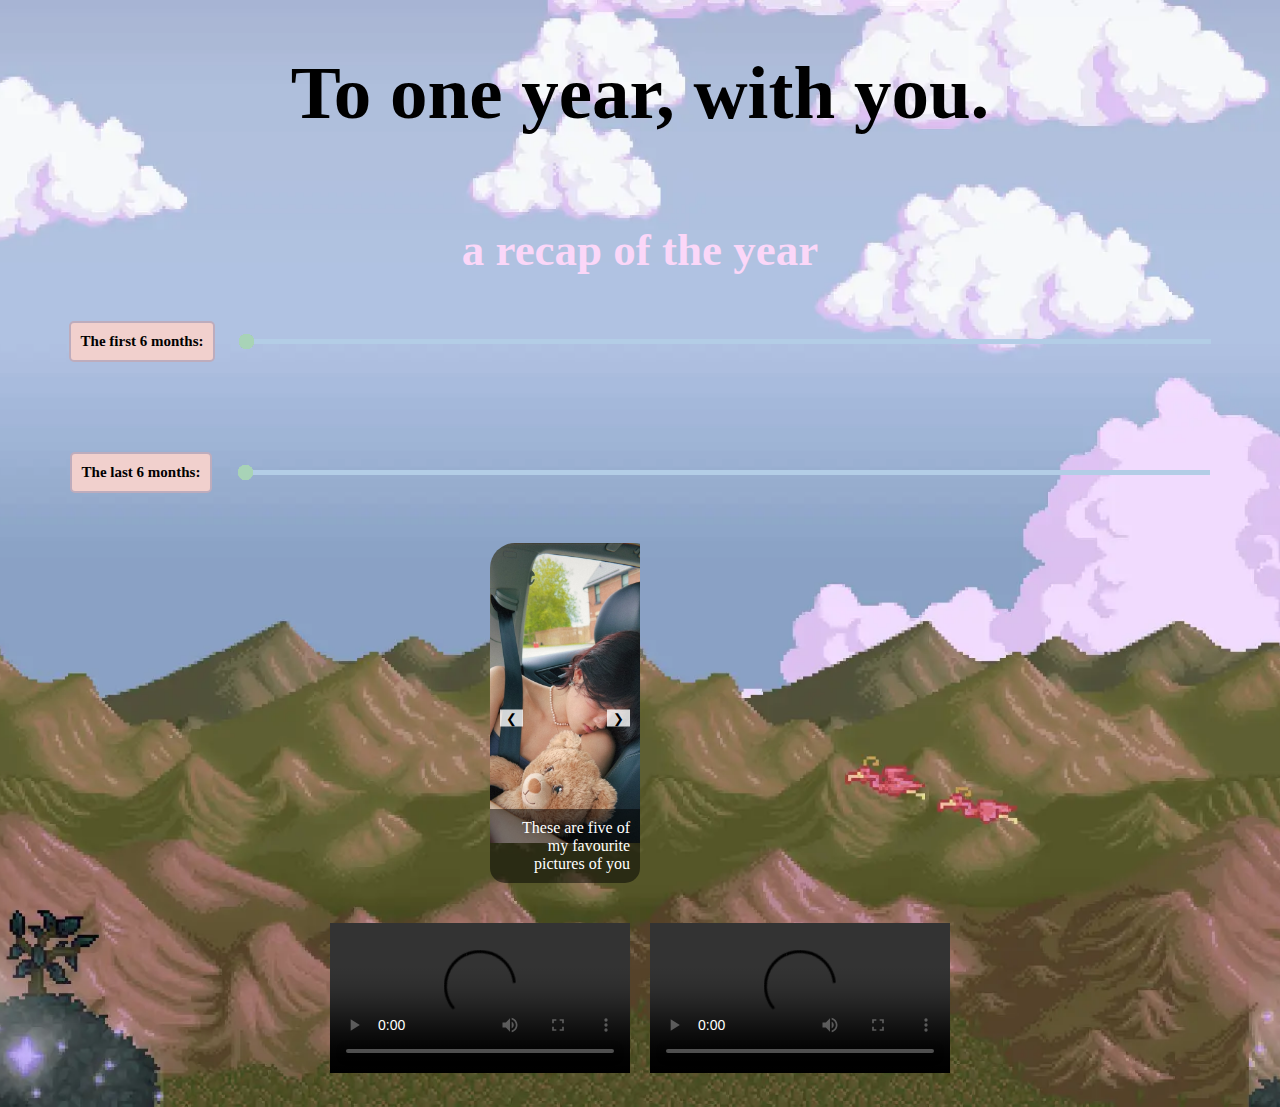
==== docs/index.html @ 28bc215f "formatted the videos and inserted the videos" ====
<!DOCTYPE html>
<html>
  <head>
    <link rel="stylesheet" href="oneyearwithyou.css" />
    <link rel="icon" sizes="32x32" href="favicon.png" />
    <meta charset="UTF-8" />
    <meta name="viewport" content="width=device-width, initial-scale=1.0" />
    <title>One Year with You</title>
    <h1>To one year, with you.</h1>
  </head>
  <body>
    <h2>a recap of the year</h2>

    <div class="timeline-container-one">
      <h3>The first 6 months:</h3>
      <div class="timeline" data-points="16">
        <!-- Timeline points -->
        <div
          class="timeline-point"
          data-month="Oct"
          data-day="8"
          data-year="2023"
        >
          <div class="popup-content">
            <p>Oct 8th, 2023: Matched on Tinder</p>
            <img src="timelineimgs/tinderlogo.png" />
          </div>
        </div>
        <div class="timeline-point" data-month="Oct" data-day="10" data-="2023">
          <div class="popup-content">
            <p>Oct 11th, 2023: The day you were going to ghost me...</p>
            <img src="timelineimgs/october11.jpeg" />
          </div>
        </div>
        <div
          class="timeline-point"
          data-month="Oct"
          data-day="17"
          data-year="2023"
        >
          <div class="popup-content">
            <p>Oct 17th, 2023: First date... Mamma Mia</p>
            <img src="timelineimgs/charisfirstdate.jpg" />
          </div>
        </div>
        <div
          class="timeline-point"
          data-month="Oct"
          data-day="21"
          data-year="2023"
        >
          <div class="popup-content">
            <p>Oct 21st, 2023: I came to pick you up and met Kirsten</p>
            <img src="timelineimgs/oct21.jpeg" />
          </div>
        </div>
        <div
          class="timeline-point"
          data-month="Oct"
          data-day="24"
          data-year="2023"
        >
          <div class="popup-content">
            <p>Oct 24th, 2023: I asked you to be my girlfriend</p>
            <img src="timelineimgs/october24.jpg" />
          </div>
        </div>
        <div
          class="timeline-point"
          data-month="Oct"
          data-day="29"
          data-year="2023"
        >
          <div class="popup-content">
            <p>Oct 29th, 2023: The day we said I Love You ❤️</p>
            <img src="carouseltwo/halloweenparty.JPG" />
          </div>
        </div>
        <div
          class="timeline-point"
          data-month="Nov"
          data-day="2"
          data-year="2023"
        >
          <div class="popup-content">
            Nov 2nd, 2023: You showed me the first poem you wrote about me
          </div>
        </div>
        <div
          class="timeline-point"
          data-month="Nov"
          data-day="5"
          data-year="2023"
        >
          <div class="popup-content">
            <p>Nov 5th, 2023: You met my family</p>
            <img src="timelineimgs/metmyfamily.jpeg" />
          </div>
        </div>
        <div
          class="timeline-point"
          data-month="Nov"
          data-day="6"
          data-year="2023"
        >
          <div class="popup-content">
            <p>Nov 6th, 2023: The Scribe Bookstore</p>
            <img src="timelineimgs/bookstoredate.jpeg" />
          </div>
        </div>
        <div
          class="timeline-point"
          data-month="Dec"
          data-day="13"
          data-year="2023"
        >
          <div class="popup-content">
            <p>
              Dec 13th, 2023: Our first time at Dear Saigon, our favourite place
            </p>
            <img src="timelineimgs/dearsaigon.JPEG" />
          </div>
        </div>
        <div
          class="timeline-point"
          data-month="Dec"
          data-day="17"
          data-year="2023"
        >
          <div class="popup-content">
            <p>Dec 17th, 2023: You made me a hat!</p>
            <img src="timelineimgs/hat.JPG" />
          </div>
        </div>
        <div
          class="timeline-point"
          data-month="Dec"
          data-day="31"
          data-year="2023"
        >
          <div class="popup-content">
            <p>Dec 31st, 2023: Our first New Year's Eve together 🎊</p>
            <img src="timelineimgs/newyearseve.jpeg" />
          </div>
        </div>
        <div
          class="timeline-point"
          data-month="Jan"
          data-day="4"
          data-year="2024"
        >
          <div class="popup-content">
            <p>Jan 4th, 2024: You hosted dinner and we danced in the kitchen</p>
            <img src="timelineimgs/dinnerparty.JPG" />
          </div>
        </div>
        <div
          class="timeline-point"
          data-month="Jan"
          data-day="13"
          data-year="2024"
        >
          <div class="popup-content">
            <p>Jan 13th, 2024: Cannonball</p>
            <img src="timelineimgs/cannonball.JPG" />
          </div>
        </div>
        <div
          class="timeline-point"
          data-month="Feb"
          data-day="2"
          data-year="2024"
        >
          <div class="popup-content">
            <p>Feb 2nd, 2024: We went to the ROM</p>
            <img src="timelineimgs/therom.JPG" />
          </div>
        </div>
        <div
          class="timeline-point"
          data-month="Mar"
          data-day="30"
          data-year="2024"
        >
          <div class="popup-content">
            <p>Mar 30th, 2024: Your first concert, the Olivia concert</p>
            <img src="timelineimgs/oliviaconcert.jpeg" />
          </div>
        </div>
      </div>
    </div>

    <div class="timeline-container-one">
      <h3>The last 6 months:</h3>
      <div class="timeline" data-points="7">
        <div
          class="timeline-point"
          data-month="May"
          data-day="18"
          data-year="2024"
        >
          <div class="popup-content">
            <p>May 18th, 2024: We went on a roadtrip to Gravenhurst together</p>
            <img src="timelineimgs/roadtrip.JPG" />
          </div>
        </div>
        <div
          class="timeline-point"
          data-month="Jun"
          data-day="3"
          data-year="2024"
        >
          <div class="popup-content">
            <p>June 3rd, 2024: We went to Pride with Kirsten!</p>
            <img src="timelineimgs/pridewithkirsten.JPG" />
          </div>
        </div>
        <div
          class="timeline-point"
          data-month="Aug"
          data-day="17"
          data-year="2024"
        >
          <div class="popup-content">
            <p>Aug 17th, 2024: We went to the flower market</p>
            <img src="timelineimgs/flowermarket.JPG" />
          </div>
        </div>
        <div
          class="timeline-point"
          data-month="Aug"
          data-day="17"
          data-year="2024"
        >
          <div class="popup-content">
            <p>Aug 17th, 2024: We also went to Kensington</p>
            <img src="timelineimgs/kensington.JPG" />
          </div>
        </div>
        <div
          class="timeline-point"
          data-month="Aug"
          data-day="22"
          data-year="2024"
        >
          <div class="popup-content">
            <p>Aug 22nd, 2024: We got on the plane to Scotland! 🏴󠁧󠁢󠁳󠁣󠁴󠁿</p>
            <img src="timelineimgs/airplane.jpg" />
          </div>
        </div>
        <div
          class="timeline-point"
          data-month="Aug"
          data-day="31"
          data-year="2024"
        >
          <div class="popup-content">
            <p>
              Aug 31st, 2024: We had the photoshoot, you looked so beautiful
            </p>
            <img src="timelineimgs/photoshoot.jpeg" />
          </div>
        </div>
        <div
          class="timeline-point"
          data-month="Oct"
          data-day="17"
          data-year="2024"
        >
          <div class="popup-content">Now</div>
        </div>
      </div>
    </div>

    <div class="carousel-container">
      <div class="carousel" id="carousel-one">
        <div class="carousel-images">
          <img src="carouselone/sleepingcar.jpeg" class="active" />
        </div>
        <div class="carousel-images">
          <img src="carouselone/pinkbuildingedinbrugh.JPG" />
        </div>
        <div class="carousel-images">
          <img src="carouselone/oliviaportrait.jpeg" />
        </div>
        <div class="carousel-images">
          <img src="carouselone/cannonballsolo.jpeg" />
        </div>
        <div class="carousel-images">
          <img src="carouselone/selfie.jpg" />
        </div>
        <div class="carousel-text">
          These are five of my favourite pictures of you
        </div>
        <button class="prev" onclick="moveSlide(-1, 'carousel-one')">
          &#10094;
        </button>
        <button class="next" onclick="moveSlide(1, 'carousel-one')">
          &#10095;
        </button>
      </div>

      <div class="carousel" id="carousel-two">
        <div class="carousel-images">
          <img src="carouseltwo/onthestreetsofedinbrugh.JPG" />
        </div>
        <div class="carousel-images">
          <img src="carouseltwo/oliviatogether.jpeg" />
        </div>
        <div class="carousel-images">
          <img src="carouseltwo/anotherolivia.jpeg" />
        </div>
        <div class="carousel-images">
          <img src="carouseltwo/walkingtochestnut.JPG" />
        </div>
        <div class="carousel-images">
          <img src="carouseltwo/cannonballtgt.JPG" />
        </div>
        <div class="carousel-images">
          <img src="carouseltwo/outsidethegrocerystore.JPG" />
        </div>
        <div class="carousel-images">
          <img src="carouseltwo/winterbreak.JPG" />
        </div>
        <div class="carousel-images">
          <img src="carouseltwo/halloweenparty.JPG" />
        </div>
        <div class="carousel-images">
          <img src="carouseltwo/atthestart.JPG" />
        </div>
        <div class="carousel-images">
          <img src="carouseltwo/ustogether.jpeg" />
        </div>
        <div class="carousel-text">
          These are ten of my favourite pictures of us
        </div>
        <button class="prev" onclick="moveSlide(-1, 'carousel-two')">
          &#10094;
        </button>
        <button class="next" onclick="moveSlide(1, 'carousel-two')">
          &#10095;
        </button>
      </div>
    </div>
    <div class="video-container">
      <div class="video-wrapper">
        <video width="600" controls>
          <source src="videos/may17to20vlog.mp4" type="video/mp4" />
          Your browser does not support the video tag.
        </video>
      </div>
      <div class="video-wrapper">
        <video width="600" controls>
          <source src="videos/scotlandvlog.mp4" type="video/mp4" />
          Your browser does not support the video tag.
        </video>
      </div>
    </div>
    <script src="oneyearwithyou.mjs"></script>
  </body>
</html>
---- docs/oneyearwithyou.css ----
/* Style for h1 */
h1 {
    font-family: 'Times New Roman', Times, serif;
    font-size: 75px;
    color: #000000;
    margin-top: 50px; /* Adjusted spacing for better alignment */
    text-align: center;
}

/* Styling the header-timeline-container */
.timeline-container-one{
    display: flex;
    justify-content: space-around;
    align-items: center;
    width: 95%;
    margin-top: 30px; /* Adjust the margin to move it up */
    margin-bottom: 40px;
}

/* Style for h2 */
h2 {
    font-family: 'Times New Roman', Times, serif;
    font-size: 45px;
    color: #fbd7f8;
    margin-bottom: 5px; /* Space between h2 and the timeline */
    text-align: center;
}

/* Style for h3 */
h3 {
    font-family: 'Times New Roman', Times, serif;
    font-size: 15px; /* Smaller size for better alignment */
    text-align: right;
    color: #000000;
    margin-top: 20px;
    border: 2px solid #BDACBD; /* Change color and thickness as needed */
    padding: 10px;          /* Space between the text and the border */
    background-color: #F1D0CD; /* Optional: a light background color */
    border-radius: 5px;    /* Optional: rounded corners */
    width: fit-content;     /* Optional: adjusts width to content */
    margin: 10px 0;        /* Optional: adds space around the block */
}

/* Main body styling */
body {
    font-family: 'Times New Roman', Times, serif;
    margin: 0;
    padding: 0;
    display: flex;
    flex-direction: column;
    justify-content: center;
    align-items: center;
    height: auto;
    background-image: url('stardew.jpg'); /* Replace with your image */
    background-size: cover;
    background-position: center;
    background-repeat: no-repeat;
    color: #333;
}

/* Main timeline */
.timeline {
    position: relative;
    width: 80%; /* Slightly reduced for better centering */
    height: 5px;
    background-color: #B3CDE6;
    margin: 20px 0;
    display: flex;
    justify-content: space-between;
    align-items: center;
    margin-left: -50px;
}

/* Timeline points */
.timeline-point {
    position: absolute;
    width: 15px;
    height: 15px;
    background-color: #A8D3B7;
    border-radius: 50%;
    cursor: pointer;
}

/* Popup content */
.popup-content {
    display: none;
    position: absolute;
    left: 50%; /* Adjusted to be centered relative to the point */
    transform: translateX(-50%);
    background-color: #fff;
    padding: 10px;
    border: 1px solid #ccc;
    border-radius: 4px;
    box-shadow: 0 2px 10px rgba(0, 0, 0, 0.2);
    white-space: nowrap;
    font-size: 14px;
    z-index: 100;
    width: auto;
    max-width: 500px; /* Limit max width for popups */
}

/* Styling for popup images */
.popup-content img {
    display: block;
    margin: 10px auto;
    width: 100px;
    height: auto;
    border-radius: 5px;
}

/* Show popup when hovering */
.timeline-point:hover .popup-content {
    display: block;
}

.carousel-container {
    display: flex; /* Use Flexbox to arrange children in a row */
    justify-content: space-between; /* Space them evenly */
    align-items: center; /* Center them vertically */
}

.carousel {
    flex: 1; /* Allow carousels to take equal space */
    margin: 0 10px; /* Add some spacing between the carousels */
    max-width: 500px; /* Optional: limit the width of each carousel */
    position: relative; /* Required for positioning buttons */
}

.carousel {
    position: relative;
    max-width: 600px;
    margin: auto;
    overflow: hidden;
    margin-left: 20px;
    flex: 1;
}

.carousel-images {
    display: flex;
    transition: transform 0.5s ease;
}

.carousel-images img {
    height: auto;
    max-height: 300px;
    display: none;
    padding-bottom: 50px;
    border-radius: 25px;
    width: 300px; /* Set a specific width */
    height: 450px; /* Set a specific height */
    object-fit: cover; /* Ensures the image covers the area without stretching */
}

.carousel-images img.active {
    display: block;
    max-width: 300px;
}

.carousel-text {
    position: absolute;
    bottom: 10px; /* Position it above the bottom */
    left: 0;
    right: 0;
    background-color: rgba(0, 0, 0, 0.5); /* Semi-transparent background */
    color: white; /* Text color */
    text-align: right; /* Center the text */
    padding: 10px; /* Add some padding */
    border-radius: 0 0 15px 15px; /* Round the bottom corners */
}

#carousel-two .carousel-text{
    text-align: right;
}

button {
    position: absolute;
    top: 50%;
    transform: translateY(-50%);
    background-color: rgba(255, 255, 255, 0.8);
    border: none;
    cursor: pointer;
}

.prev {
    left: 10px;
}

.next {
    right: 10px;
}

.video-container {
    display: flex; /* Use Flexbox to align items horizontally */
    justify-content: space-between; /* Space items evenly */
    align-items: flex-start; /* Align items to the start */
    margin: 20px; /* Optional margin for spacing */
}

.video-wrapper {
    flex: 1; /* Make each video take equal space */
    margin: 10px; /* Margin between videos */
    max-width: 500px; /* Limit the maximum width */
}


video{ /* Make the video responsive */
    width: 100%; /* Make the video responsive */
    height: auto; /* Maintain aspect ratio */
}


/* Responsive Adjustments */
@media (max-width: 768px) {
    h1 {
        font-size: 50px;
    }

    h2 {
        font-size: 20px;
    }

    .header-timeline-container {
        flex-direction: column; /* Stack the elements vertically */
        align-items: flex-start;
    }

    .timeline {
        width: 100%;
        justify-content: space-around;
    }

    .popup-content {
        left: auto;
        transform: none;
        max-width: 768px;
    }
}
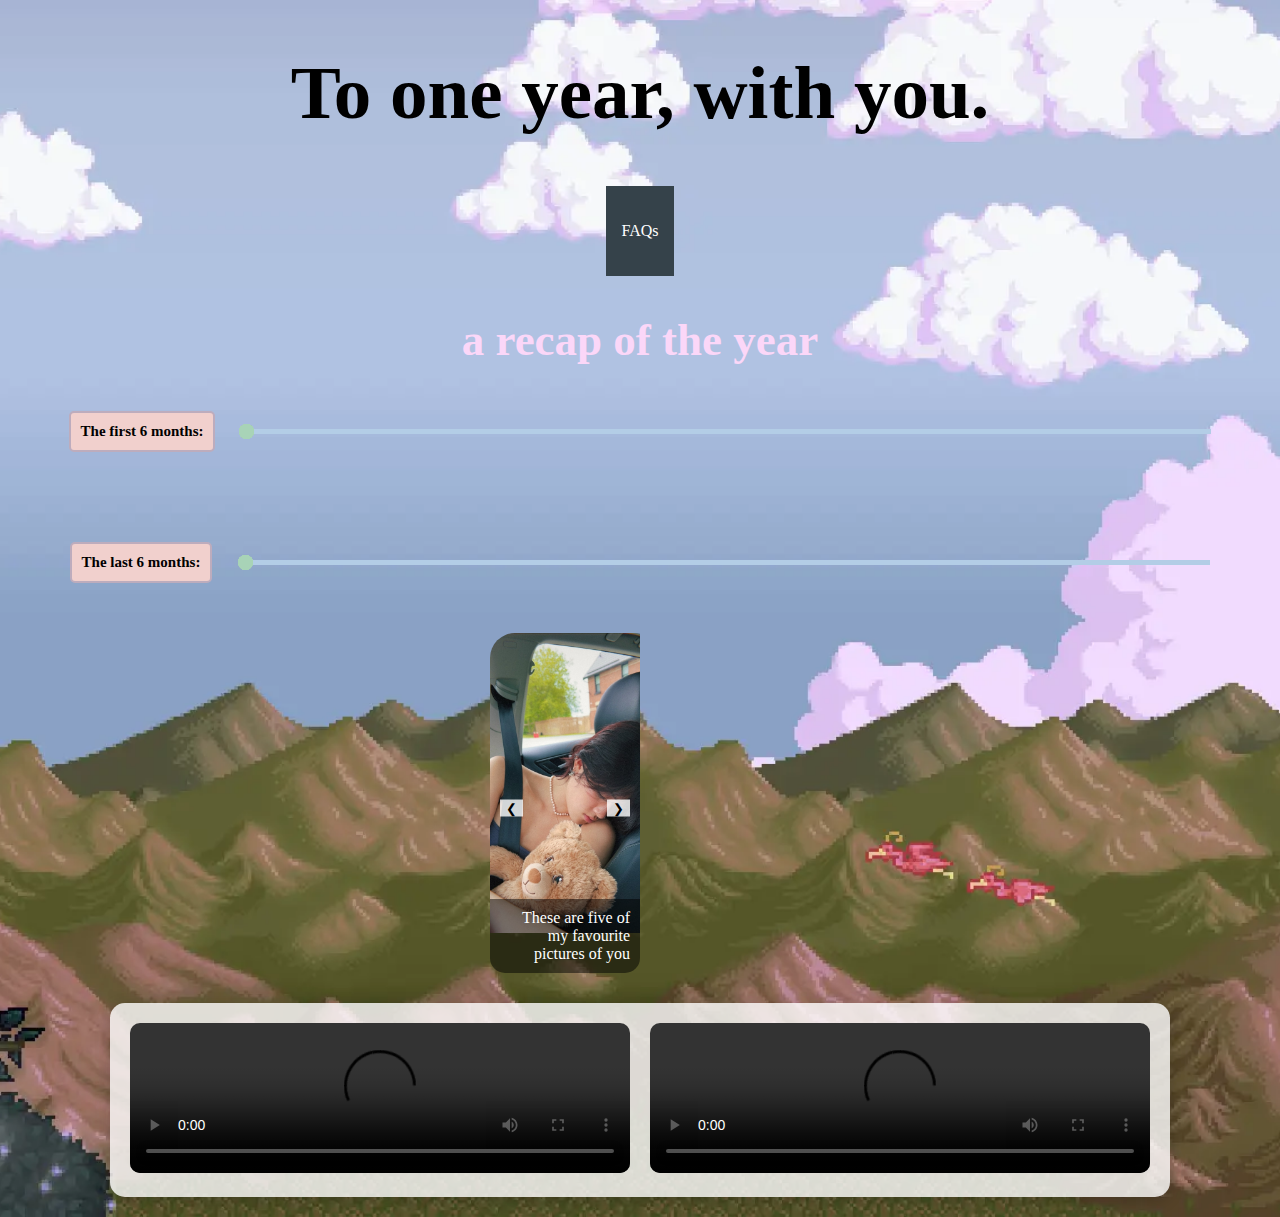
==== commit 42a1bce1: "added a new file" ====
--- a/docs/index.html
+++ b/docs/index.html
@@ -9,6 +9,13 @@
     <h1>To one year, with you.</h1>
   </head>
   <body>
+    <header>
+      <nav>
+        <ul>
+          <li><a href="faq.html">FAQs</a></li>
+        </ul>
+      </nav>
+    </header>
     <h2>a recap of the year</h2>
 
     <div class="timeline-container-one">
--- a/docs/oneyearwithyou.css
+++ b/docs/oneyearwithyou.css
@@ -39,6 +39,28 @@
     border-radius: 5px;    /* Optional: rounded corners */
     width: fit-content;     /* Optional: adjusts width to content */
     margin: 10px 0;        /* Optional: adds space around the block */
+}
+
+header {
+    background: #35424a; /* Dark header background */
+    color: #ffffff; /* White text color */
+    padding: 20px 0; /* Padding for header */
+    text-align: center; /* Center the text */
+}
+
+nav ul {
+    list-style: none; /* Remove bullet points from list */
+    padding: 0; /* Remove padding */
+}
+
+nav ul li {
+    display: inline; /* Align list items horizontally */
+    margin: 0 15px; /* Spacing between items */
+}
+
+nav ul li a {
+    color: #ffffff; /* White text for links */
+    text-decoration: none; /* Remove underline */
 }
 
 /* Main body styling */
@@ -190,10 +212,21 @@
 }
 
 .video-container {
-    display: flex; /* Use Flexbox to align items horizontally */
-    justify-content: space-between; /* Space items evenly */
-    align-items: flex-start; /* Align items to the start */
+    display: flex; /* Use Flexbox to arrange videos side by side */
+    justify-content: space-around; /* Space items evenly */
+    align-items: center; /* Center them vertically */
     margin: 20px; /* Optional margin for spacing */
+    padding: 10px; /* Padding inside the box */
+    border-radius: 15px; /* Rounded corners */
+    background-color: rgba(255, 255, 255, 0.8); /* Light background with opacity */
+    box-shadow: 0 4px 15px rgba(0, 0, 0, 0.2); /* Shadow for depth */
+}
+
+/* Style for individual videos */
+video {
+    max-width: 100%; /* Make videos responsive */
+    height: auto; /* Maintain aspect ratio */
+    border-radius: 10px; /* Rounded corners for videos */
 }
 
 .video-wrapper {
@@ -203,12 +236,6 @@
 }
 
 
-video{ /* Make the video responsive */
-    width: 100%; /* Make the video responsive */
-    height: auto; /* Maintain aspect ratio */
-}
-
-
 /* Responsive Adjustments */
 @media (max-width: 768px) {
     h1 {
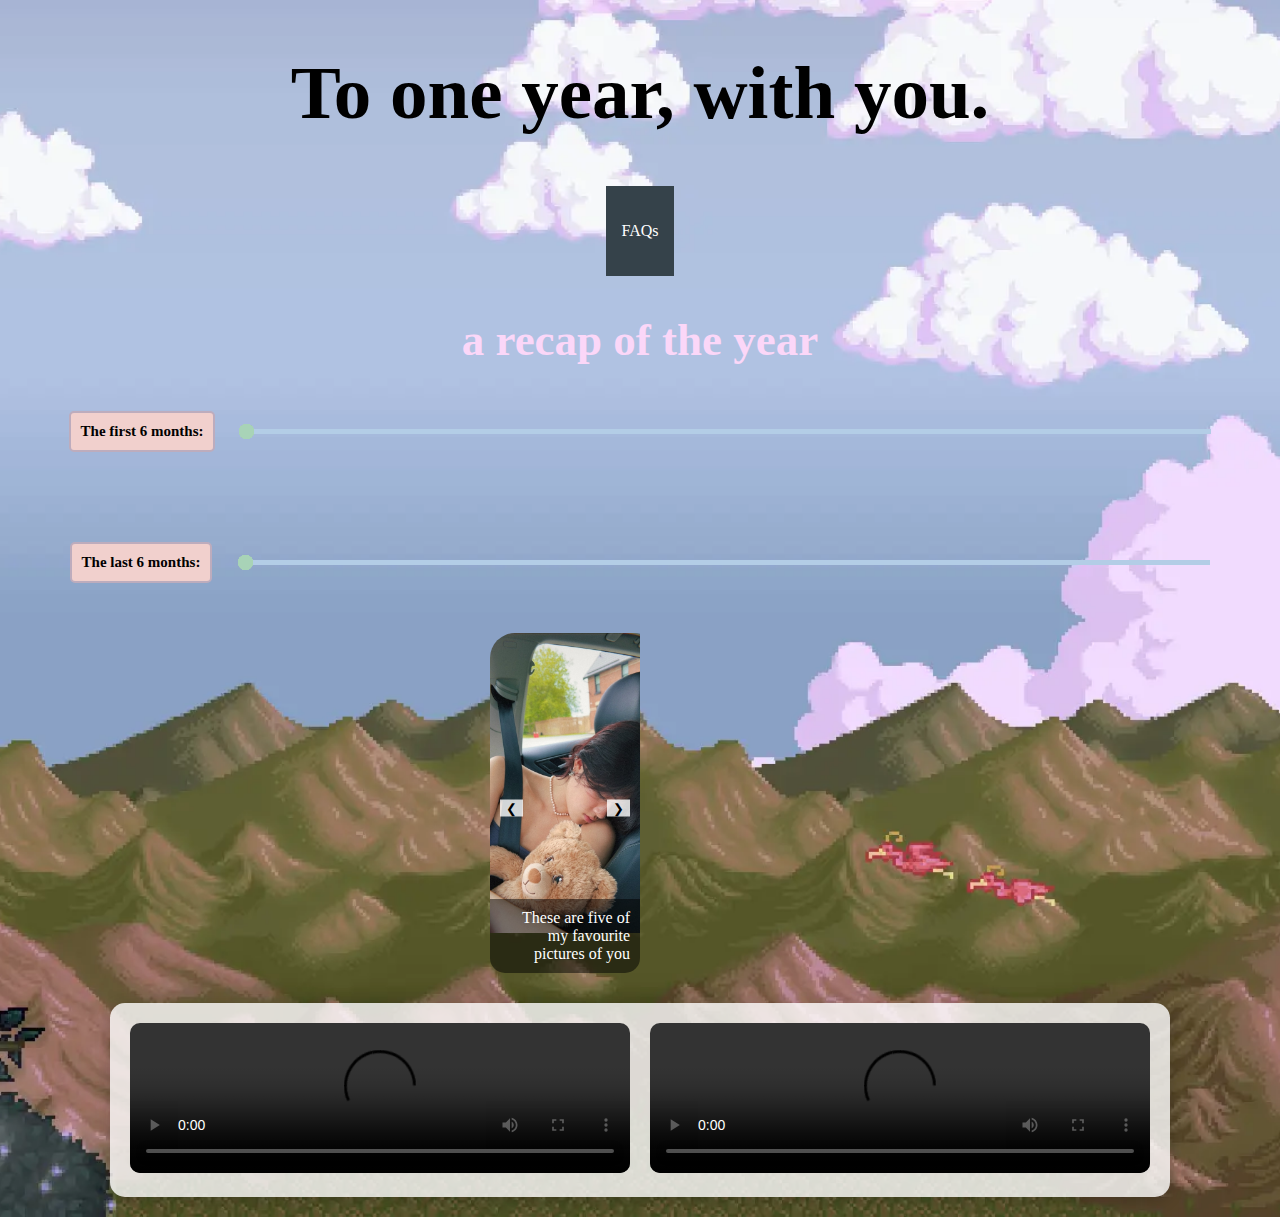
==== commit 6076f3ca: "added a new timeline point" ====
--- a/docs/index.html
+++ b/docs/index.html
@@ -199,7 +199,7 @@
 
     <div class="timeline-container-one">
       <h3>The last 6 months:</h3>
-      <div class="timeline" data-points="7">
+      <div class="timeline" data-points="8">
         <div
           class="timeline-point"
           data-month="May"
@@ -266,6 +266,18 @@
               Aug 31st, 2024: We had the photoshoot, you looked so beautiful
             </p>
             <img src="timelineimgs/photoshoot.jpeg" />
+          </div>
+        </div>
+        <div
+          class="timeline-point"
+          data-month="Sept"
+          data-day="3"
+          data-year="2024"
+        >
+          <div class="popup-content">
+            <p>
+              Sept 3rd, 2024: We started our new routine and went back to school
+            </p>
           </div>
         </div>
         <div
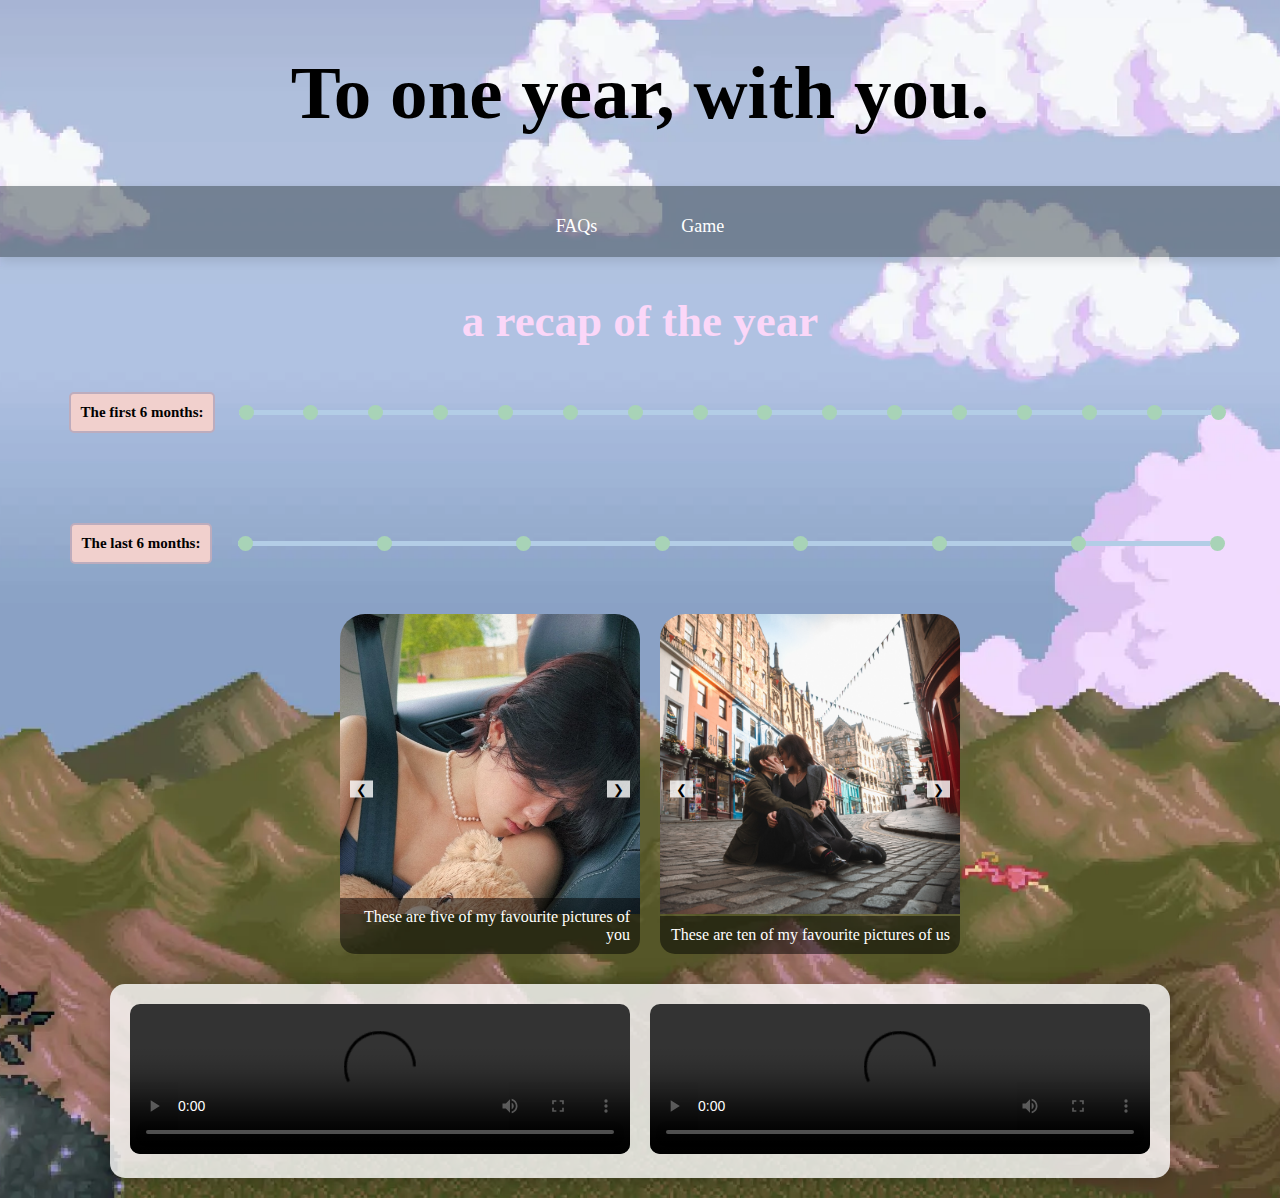
==== commit 0c7f1821: "added another page" ====
--- a/docs/index.html
+++ b/docs/index.html
@@ -13,6 +13,7 @@
       <nav>
         <ul>
           <li><a href="faq.html">FAQs</a></li>
+          <li><a href="game.html">Game</a></li>
         </ul>
       </nav>
     </header>
--- a/docs/oneyearwithyou.css
+++ b/docs/oneyearwithyou.css
@@ -41,27 +41,63 @@
     margin: 10px 0;        /* Optional: adds space around the block */
 }
 
+/* Styling for the header */
 header {
-    background: #35424a; /* Dark header background */
+    background: rgba(53, 66, 74, 0.5); /* Dark background with 80% opacity */
     color: #ffffff; /* White text color */
     padding: 20px 0; /* Padding for header */
     text-align: center; /* Center the text */
-}
-
+    box-shadow: 0 4px 10px rgba(0, 0, 0, 0.1); /* Add some shadow for depth */
+    position: relative; /* Makes the header fixed */
+    width: 100%; /* Full width of the page */
+}
+
+/* Navigation styling */
+nav {
+    display: flex;
+    justify-content: center; /* Center the nav */
+    align-items: center;
+    margin-top: 10px; /* Space between nav and header text */
+}
+
+/* Styling the unordered list */
 nav ul {
-    list-style: none; /* Remove bullet points from list */
+    list-style: none; /* Remove bullet points */
     padding: 0; /* Remove padding */
-}
-
+    margin: 0; /* Remove margin */
+}
+
+/* Styling individual list items */
 nav ul li {
-    display: inline; /* Align list items horizontally */
-    margin: 0 15px; /* Spacing between items */
-}
-
+    display: inline-block; /* Align list items horizontally */
+    margin: 0 20px; /* Space between items */
+    position: relative; /* To allow dropdown effect (if needed later) */
+}
+
+/* Link styling */
 nav ul li a {
     color: #ffffff; /* White text for links */
+    font-size: 18px; /* Larger font size */
     text-decoration: none; /* Remove underline */
-}
+    padding: 10px 20px; /* Padding for clickable area */
+    background-color: transparent; /* Transparent background initially */
+    border-radius: 5px; /* Rounded corners */
+    transition: background-color 0.3s, color 0.3s; /* Smooth transition */
+}
+
+/* Hover effects for links */
+nav ul li a:hover {
+    background-color: #fbd7f8; /* Soft pink background on hover */
+    color: #333; /* Darker text on hover */
+    box-shadow: 0 2px 8px rgba(0, 0, 0, 0.1); /* Add shadow on hover */
+}
+
+/* Active link (optional) */
+nav ul li a.active {
+    background-color: #fbd7f8; /* Make the active page visually distinct */
+    color: #333;
+}
+
 
 /* Main body styling */
 body {
@@ -261,4 +297,9 @@
         transform: none;
         max-width: 768px;
     }
-}
+    nav ul li {
+        display: block; /* Stack items vertically on small screens */
+        text-align: center;
+        margin: 10px 0; /* Add margin between items */
+    }
+}
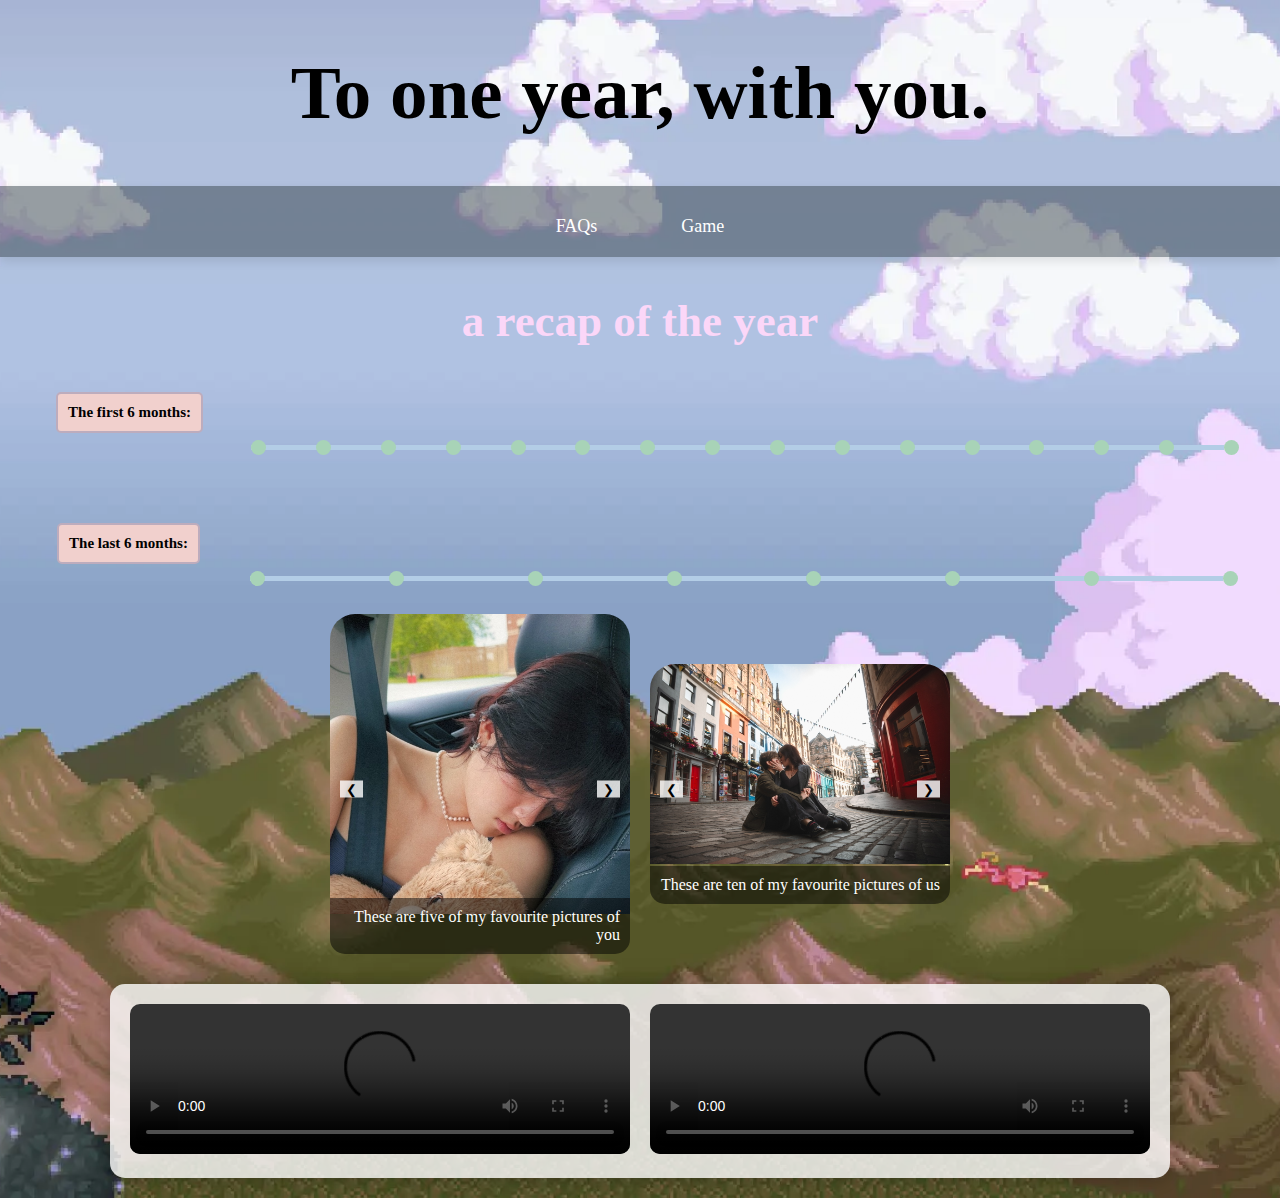
==== commit c6e69ad1: "trying to get the videos to load on the site" ====
--- a/docs/index.html
+++ b/docs/index.html
@@ -365,7 +365,10 @@
     <div class="video-container">
       <div class="video-wrapper">
         <video width="600" controls>
-          <source src="videos/may17to20vlog.mp4" type="video/mp4" />
+          <source
+            src="https://github.com/leahmdmartins10/oneyearwithyou/blob/main/docs/videos/may17to20vlog.mp4"
+            type="video/mp4"
+          />
           Your browser does not support the video tag.
         </video>
       </div>
--- a/docs/oneyearwithyou.css
+++ b/docs/oneyearwithyou.css
@@ -1,135 +1,113 @@
-/* Style for h1 */
-h1 {
-    font-family: 'Times New Roman', Times, serif;
-    font-size: 75px;
-    color: #000000;
-    margin-top: 50px; /* Adjusted spacing for better alignment */
-    text-align: center;
-}
-
-/* Styling the header-timeline-container */
-.timeline-container-one{
-    display: flex;
-    justify-content: space-around;
-    align-items: center;
-    width: 95%;
-    margin-top: 30px; /* Adjust the margin to move it up */
-    margin-bottom: 40px;
-}
-
-/* Style for h2 */
-h2 {
-    font-family: 'Times New Roman', Times, serif;
-    font-size: 45px;
-    color: #fbd7f8;
-    margin-bottom: 5px; /* Space between h2 and the timeline */
-    text-align: center;
-}
-
-/* Style for h3 */
-h3 {
-    font-family: 'Times New Roman', Times, serif;
-    font-size: 15px; /* Smaller size for better alignment */
-    text-align: right;
-    color: #000000;
-    margin-top: 20px;
-    border: 2px solid #BDACBD; /* Change color and thickness as needed */
-    padding: 10px;          /* Space between the text and the border */
-    background-color: #F1D0CD; /* Optional: a light background color */
-    border-radius: 5px;    /* Optional: rounded corners */
-    width: fit-content;     /* Optional: adjusts width to content */
-    margin: 10px 0;        /* Optional: adds space around the block */
-}
-
-/* Styling for the header */
-header {
-    background: rgba(53, 66, 74, 0.5); /* Dark background with 80% opacity */
-    color: #ffffff; /* White text color */
-    padding: 20px 0; /* Padding for header */
-    text-align: center; /* Center the text */
-    box-shadow: 0 4px 10px rgba(0, 0, 0, 0.1); /* Add some shadow for depth */
-    position: relative; /* Makes the header fixed */
-    width: 100%; /* Full width of the page */
-}
-
-/* Navigation styling */
-nav {
-    display: flex;
-    justify-content: center; /* Center the nav */
-    align-items: center;
-    margin-top: 10px; /* Space between nav and header text */
-}
-
-/* Styling the unordered list */
-nav ul {
-    list-style: none; /* Remove bullet points */
-    padding: 0; /* Remove padding */
-    margin: 0; /* Remove margin */
-}
-
-/* Styling individual list items */
-nav ul li {
-    display: inline-block; /* Align list items horizontally */
-    margin: 0 20px; /* Space between items */
-    position: relative; /* To allow dropdown effect (if needed later) */
-}
-
-/* Link styling */
-nav ul li a {
-    color: #ffffff; /* White text for links */
-    font-size: 18px; /* Larger font size */
-    text-decoration: none; /* Remove underline */
-    padding: 10px 20px; /* Padding for clickable area */
-    background-color: transparent; /* Transparent background initially */
-    border-radius: 5px; /* Rounded corners */
-    transition: background-color 0.3s, color 0.3s; /* Smooth transition */
-}
-
-/* Hover effects for links */
-nav ul li a:hover {
-    background-color: #fbd7f8; /* Soft pink background on hover */
-    color: #333; /* Darker text on hover */
-    box-shadow: 0 2px 8px rgba(0, 0, 0, 0.1); /* Add shadow on hover */
-}
-
-/* Active link (optional) */
-nav ul li a.active {
-    background-color: #fbd7f8; /* Make the active page visually distinct */
-    color: #333;
-}
-
-
-/* Main body styling */
+/* Global Styles */
 body {
     font-family: 'Times New Roman', Times, serif;
     margin: 0;
     padding: 0;
     display: flex;
     flex-direction: column;
-    justify-content: center;
-    align-items: center;
-    height: auto;
-    background-image: url('stardew.jpg'); /* Replace with your image */
+    align-items: center;
+    background-image: url('stardew.jpg');
     background-size: cover;
     background-position: center;
     background-repeat: no-repeat;
     color: #333;
 }
 
-/* Main timeline */
+/* Headers */
+h1 {
+    font-size: 75px;
+    color: #000;
+    margin-top: 50px;
+    text-align: center;
+}
+
+h2 {
+    font-size: 45px;
+    color: #fbd7f8;
+    margin-bottom: 5px;
+    text-align: center;
+}
+
+h3 {
+    font-size: 15px;
+    text-align: right;
+    color: #000;
+    margin-top: 20px;
+    padding: 10px;
+    background-color: #F1D0CD;
+    border: 2px solid #BDACBD;
+    border-radius: 5px;
+    width: fit-content;
+    margin: 10px 0;
+}
+
+/* Header and Navigation */
+header {
+    background: rgba(53, 66, 74, 0.5);
+    color: #fff;
+    padding: 20px 0;
+    text-align: center;
+    box-shadow: 0 4px 10px rgba(0, 0, 0, 0.1);
+    width: 100%;
+}
+
+nav {
+    display: flex;
+    justify-content: center;
+    margin-top: 10px;
+}
+
+nav ul {
+    list-style: none;
+    padding: 0;
+    margin: 0;
+}
+
+nav ul li {
+    display: inline-block;
+    margin: 0 20px;
+}
+
+nav ul li a {
+    color: #fff;
+    font-size: 18px;
+    text-decoration: none;
+    padding: 10px 20px;
+    transition: background-color 0.3s, color 0.3s;
+    border-radius: 5px;
+}
+
+nav ul li a:hover {
+    background-color: #fbd7f8;
+    color: #333;
+    box-shadow: 0 2px 8px rgba(0, 0, 0, 0.1);
+}
+
+nav ul li a.active {
+    background-color: #fbd7f8;
+    color: #333;
+}
+
+/* Timeline Styles */
+.timeline-container-one {
+    display: flex;
+    justify-content: space-around;
+    align-items: center;
+    width: 95%;
+    margin: 30px 0 40px;
+}
+
 .timeline {
     position: relative;
-    width: 80%; /* Slightly reduced for better centering */
+    width: 80%;
     height: 5px;
     background-color: #B3CDE6;
-    margin: 20px 0;
     display: flex;
     justify-content: space-between;
     align-items: center;
-    margin-left: -50px;
-}
-
-/* Timeline points */
+    margin: 20px 0 -50px;
+}
+
 .timeline-point {
     position: absolute;
     width: 15px;
@@ -139,11 +117,10 @@
     cursor: pointer;
 }
 
-/* Popup content */
 .popup-content {
     display: none;
     position: absolute;
-    left: 50%; /* Adjusted to be centered relative to the point */
+    left: 50%;
     transform: translateX(-50%);
     background-color: #fff;
     padding: 10px;
@@ -153,11 +130,9 @@
     white-space: nowrap;
     font-size: 14px;
     z-index: 100;
-    width: auto;
-    max-width: 500px; /* Limit max width for popups */
-}
-
-/* Styling for popup images */
+    max-width: 500px;
+}
+
 .popup-content img {
     display: block;
     margin: 10px auto;
@@ -166,31 +141,23 @@
     border-radius: 5px;
 }
 
-/* Show popup when hovering */
 .timeline-point:hover .popup-content {
     display: block;
 }
 
+/* Carousel Styles */
 .carousel-container {
-    display: flex; /* Use Flexbox to arrange children in a row */
-    justify-content: space-between; /* Space them evenly */
-    align-items: center; /* Center them vertically */
+    display: flex;
+    justify-content: space-between;
+    align-items: center;
 }
 
 .carousel {
-    flex: 1; /* Allow carousels to take equal space */
-    margin: 0 10px; /* Add some spacing between the carousels */
-    max-width: 500px; /* Optional: limit the width of each carousel */
-    position: relative; /* Required for positioning buttons */
-}
-
-.carousel {
+    flex: 1;
+    margin: 0 10px;
+    max-width: 500px;
     position: relative;
-    max-width: 600px;
-    margin: auto;
     overflow: hidden;
-    margin-left: 20px;
-    flex: 1;
 }
 
 .carousel-images {
@@ -204,30 +171,24 @@
     display: none;
     padding-bottom: 50px;
     border-radius: 25px;
-    width: 300px; /* Set a specific width */
-    height: 450px; /* Set a specific height */
-    object-fit: cover; /* Ensures the image covers the area without stretching */
+    width: 300px;
+    object-fit: cover;
 }
 
 .carousel-images img.active {
     display: block;
-    max-width: 300px;
 }
 
 .carousel-text {
     position: absolute;
-    bottom: 10px; /* Position it above the bottom */
+    bottom: 10px;
     left: 0;
     right: 0;
-    background-color: rgba(0, 0, 0, 0.5); /* Semi-transparent background */
-    color: white; /* Text color */
-    text-align: right; /* Center the text */
-    padding: 10px; /* Add some padding */
-    border-radius: 0 0 15px 15px; /* Round the bottom corners */
-}
-
-#carousel-two .carousel-text{
+    background-color: rgba(0, 0, 0, 0.5);
+    color: white;
     text-align: right;
+    padding: 10px;
+    border-radius: 0 0 15px 15px;
 }
 
 button {
@@ -247,30 +208,29 @@
     right: 10px;
 }
 
+/* Video Styles */
 .video-container {
-    display: flex; /* Use Flexbox to arrange videos side by side */
-    justify-content: space-around; /* Space items evenly */
-    align-items: center; /* Center them vertically */
-    margin: 20px; /* Optional margin for spacing */
-    padding: 10px; /* Padding inside the box */
-    border-radius: 15px; /* Rounded corners */
-    background-color: rgba(255, 255, 255, 0.8); /* Light background with opacity */
-    box-shadow: 0 4px 15px rgba(0, 0, 0, 0.2); /* Shadow for depth */
-}
-
-/* Style for individual videos */
+    display: flex;
+    justify-content: space-around;
+    align-items: center;
+    margin: 20px;
+    padding: 10px;
+    border-radius: 15px;
+    background-color: rgba(255, 255, 255, 0.8);
+    box-shadow: 0 4px 15px rgba(0, 0, 0, 0.2);
+}
+
 video {
-    max-width: 100%; /* Make videos responsive */
-    height: auto; /* Maintain aspect ratio */
-    border-radius: 10px; /* Rounded corners for videos */
+    max-width: 100%;
+    height: auto;
+    border-radius: 10px;
 }
 
 .video-wrapper {
-    flex: 1; /* Make each video take equal space */
-    margin: 10px; /* Margin between videos */
-    max-width: 500px; /* Limit the maximum width */
-}
-
+    flex: 1;
+    margin: 10px;
+    max-width: 500px;
+}
 
 /* Responsive Adjustments */
 @media (max-width: 768px) {
@@ -283,23 +243,17 @@
     }
 
     .header-timeline-container {
-        flex-direction: column; /* Stack the elements vertically */
+        flex-direction: column;
         align-items: flex-start;
     }
 
     .timeline {
         width: 100%;
-        justify-content: space-around;
-    }
-
-    .popup-content {
-        left: auto;
-        transform: none;
-        max-width: 768px;
-    }
+    }
+
     nav ul li {
-        display: block; /* Stack items vertically on small screens */
+        display: block;
         text-align: center;
-        margin: 10px 0; /* Add margin between items */
-    }
-}
+        margin: 10px 0;
+    }
+}
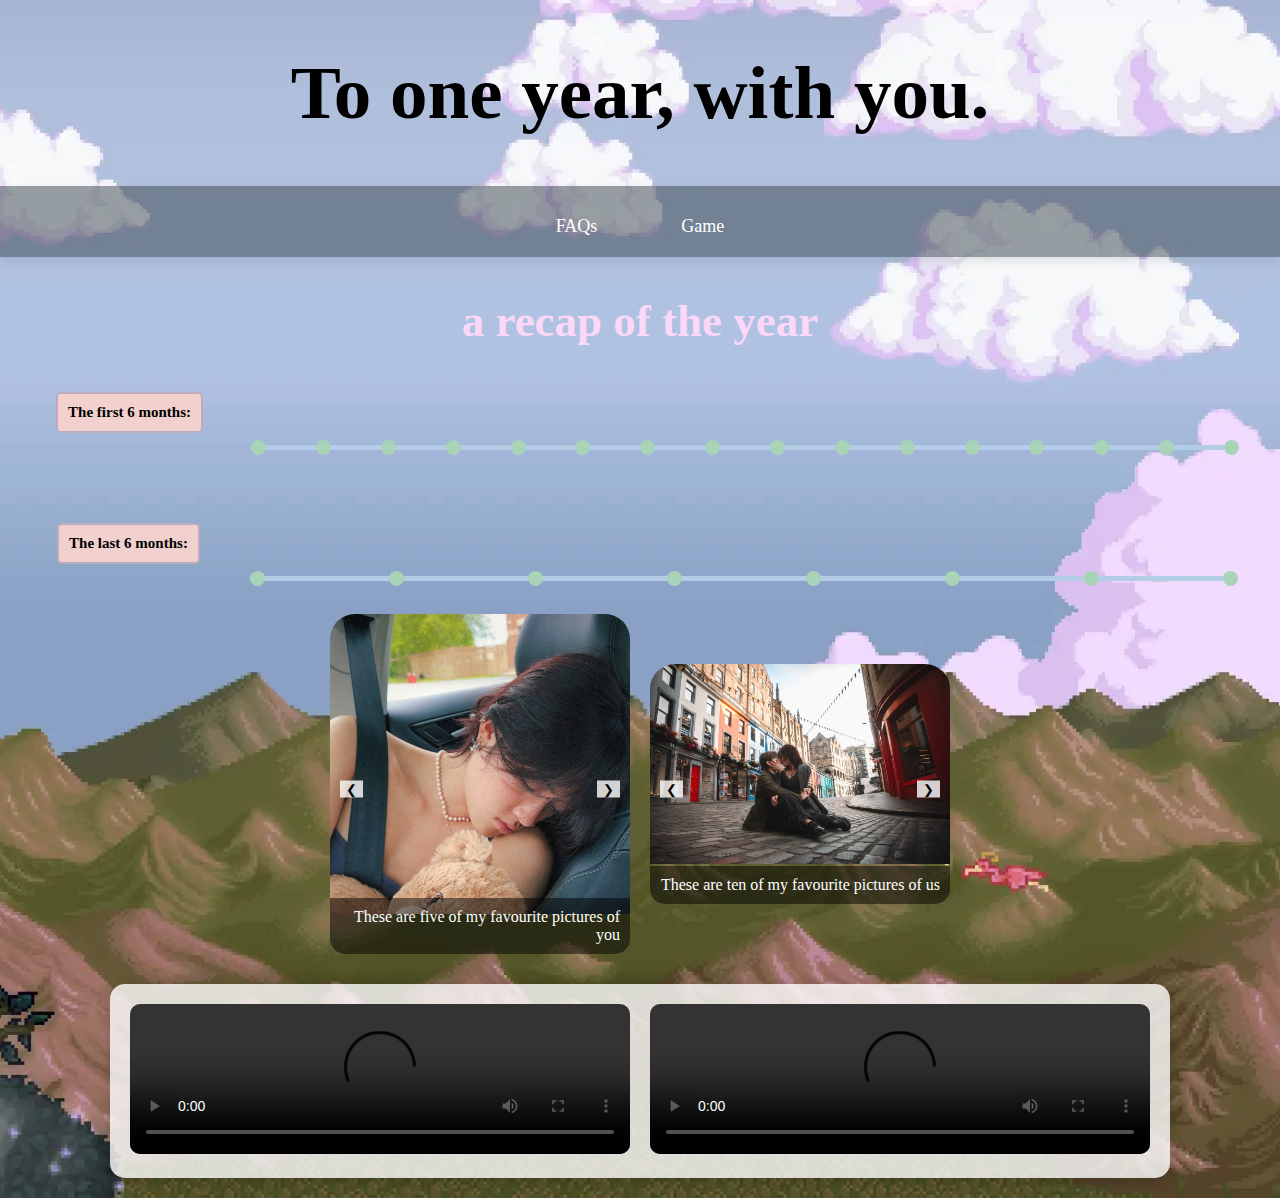
==== commit 562dfdbd: "reverted to the original way of indexing the video" ====
--- a/docs/index.html
+++ b/docs/index.html
@@ -365,10 +365,7 @@
     <div class="video-container">
       <div class="video-wrapper">
         <video width="600" controls>
-          <source
-            src="https://github.com/leahmdmartins10/oneyearwithyou/blob/main/docs/videos/may17to20vlog.mp4"
-            type="video/mp4"
-          />
+          <source src="videos/may17to20vlog.mp4" type="video/mp4" />
           Your browser does not support the video tag.
         </video>
       </div>
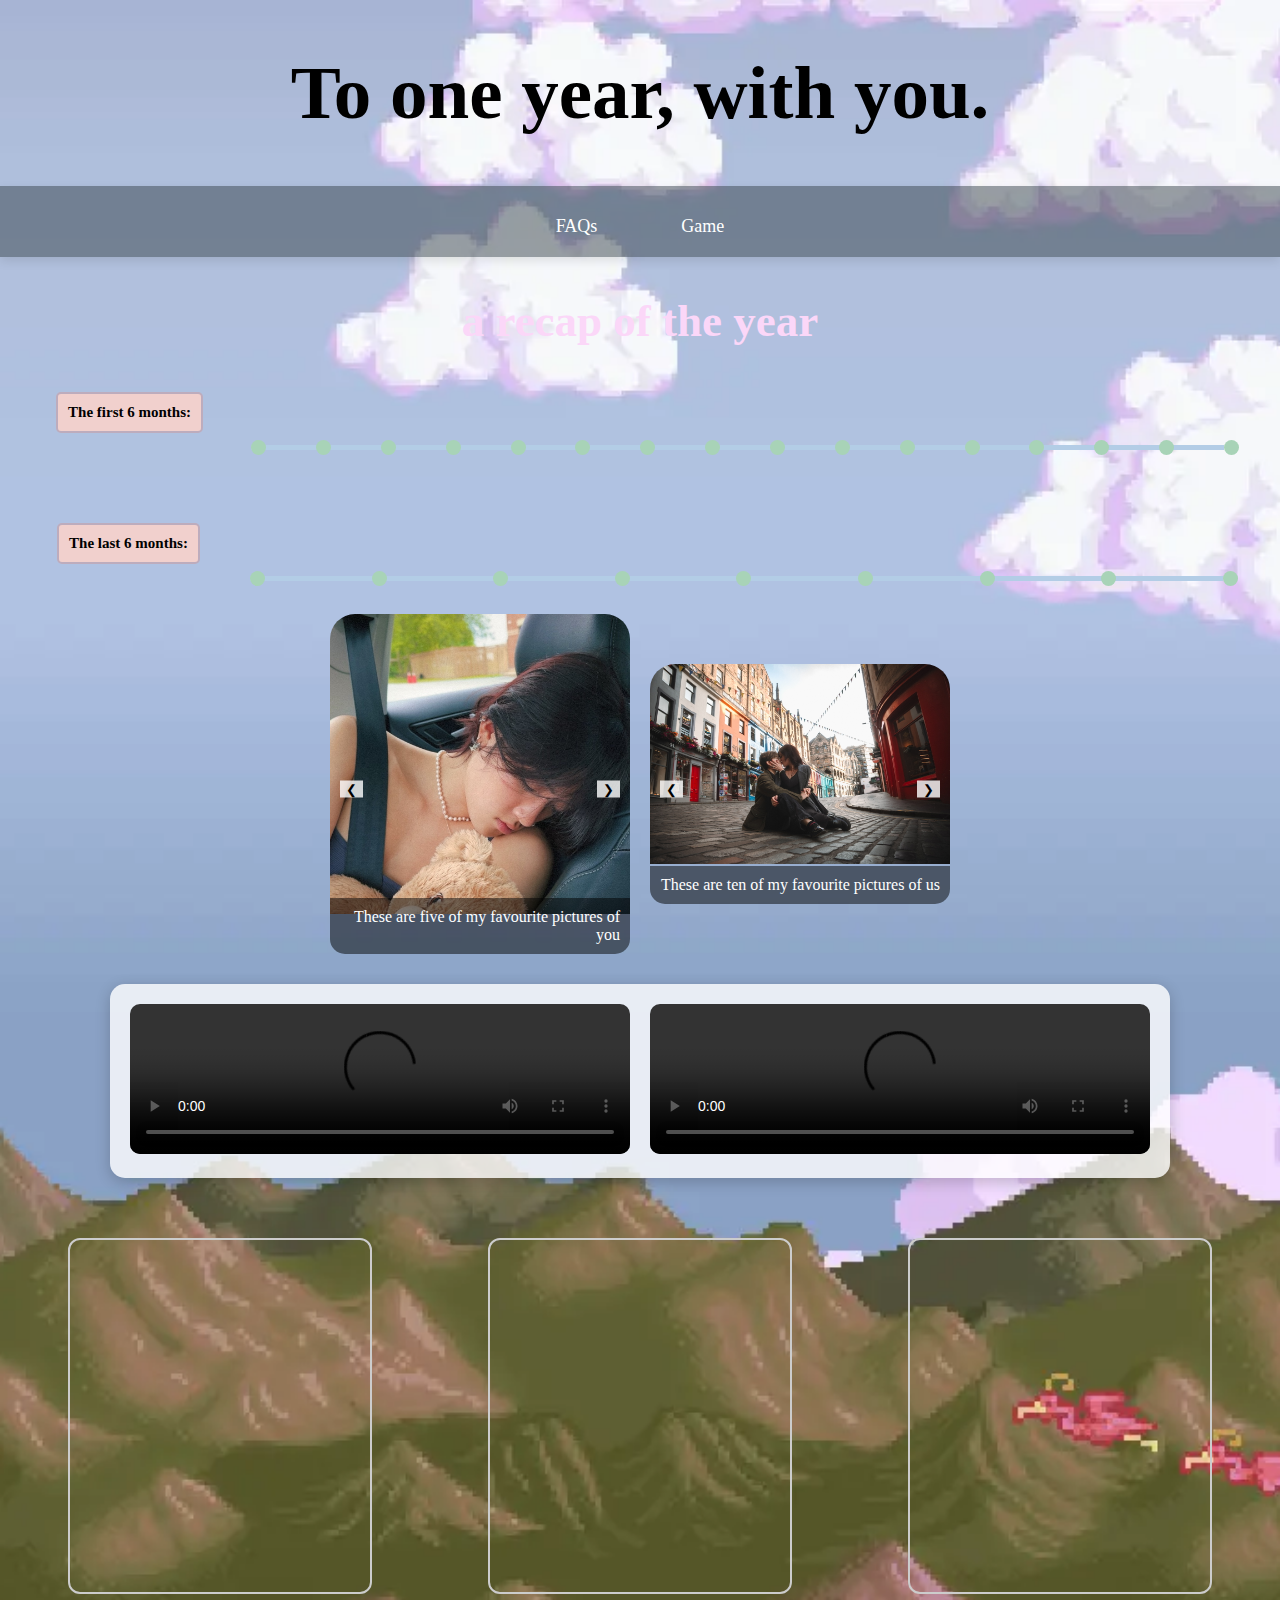
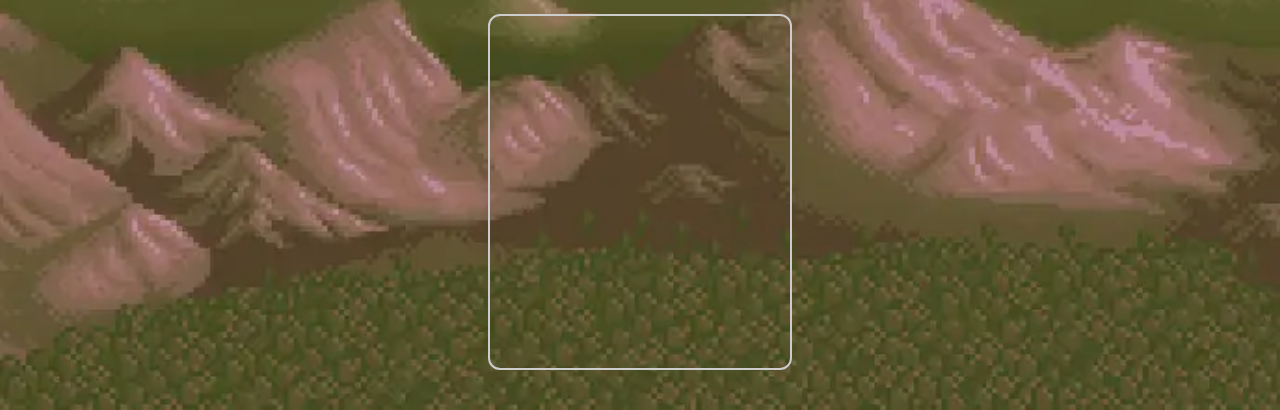
==== commit 30db1dc7: "added some pictures for the shopping game and added some timeline points" ====
--- a/docs/index.html
+++ b/docs/index.html
@@ -284,6 +284,18 @@
         <div
           class="timeline-point"
           data-month="Oct"
+          data-day="5"
+          data-year="2024"
+        >
+          <div class="popup-content">
+            <p>
+              Oct 5th, 2024: We went to Nuit Blanché with some of our friends
+            </p>
+          </div>
+        </div>
+        <div
+          class="timeline-point"
+          data-month="Oct"
           data-day="17"
           data-year="2024"
         >
@@ -376,6 +388,49 @@
         </video>
       </div>
     </div>
+    <div class="playlist-container">
+      <iframe
+        style="border-radius: 12px"
+        src="https://open.spotify.com/embed/playlist/4PQB8MGCvclhbADQQTjeks?utm_source=generator"
+        width="100%"
+        height="352"
+        frameborder="0"
+        allowfullscreen=""
+        allow="autoplay; clipboard-write; encrypted-media; fullscreen; picture-in-picture"
+        loading="lazy"
+      ></iframe>
+      <iframe
+        style="border-radius: 12px"
+        src="https://open.spotify.com/embed/playlist/77AgtSTt60W4N9XsbjimMz?utm_source=generator"
+        width="100%"
+        height="352"
+        frameborder="0"
+        allowfullscreen=""
+        allow="autoplay; clipboard-write; encrypted-media; fullscreen; picture-in-picture"
+        loading="lazy"
+      ></iframe>
+      <iframe
+        style="border-radius: 12px"
+        src="https://open.spotify.com/embed/playlist/1US5ZpMVMu5qhIc4tDNmEN?utm_source=generator"
+        width="100%"
+        height="352"
+        frameborder="0"
+        allowfullscreen=""
+        allow="autoplay; clipboard-write; encrypted-media; fullscreen; picture-in-picture"
+        loading="lazy"
+      ></iframe>
+      <iframe
+        style="border-radius: 12px"
+        src="https://open.spotify.com/embed/playlist/6KtBgyuHaYKAOJvfRYqtvG?utm_source=generator"
+        width="100%"
+        height="352"
+        frameborder="0"
+        allowfullscreen=""
+        allow="autoplay; clipboard-write; encrypted-media; fullscreen; picture-in-picture"
+        loading="lazy"
+      ></iframe>
+    </div>
+
     <script src="oneyearwithyou.mjs"></script>
   </body>
 </html>
--- a/docs/oneyearwithyou.css
+++ b/docs/oneyearwithyou.css
@@ -232,6 +232,23 @@
     max-width: 500px;
 }
 
+.playlist-container {
+    display: flex;
+    flex-wrap: wrap;
+    justify-content: space-around;
+    gap: 20px;
+    padding: 20px;
+    margin: 20px auto;
+    max-width: 1500px; /* Adjust based on your preference */
+}
+
+.playlist-container iframe {
+    flex: 1 1 300px;
+    max-width: 300px; /* Ensures each playlist stays at a reasonable size */
+    border: 2px solid #ccc; /* Optional: Add a border to the playlists */
+    border-radius: 10px; /* Optional: Add rounded corners */
+}
+
 /* Responsive Adjustments */
 @media (max-width: 768px) {
     h1 {
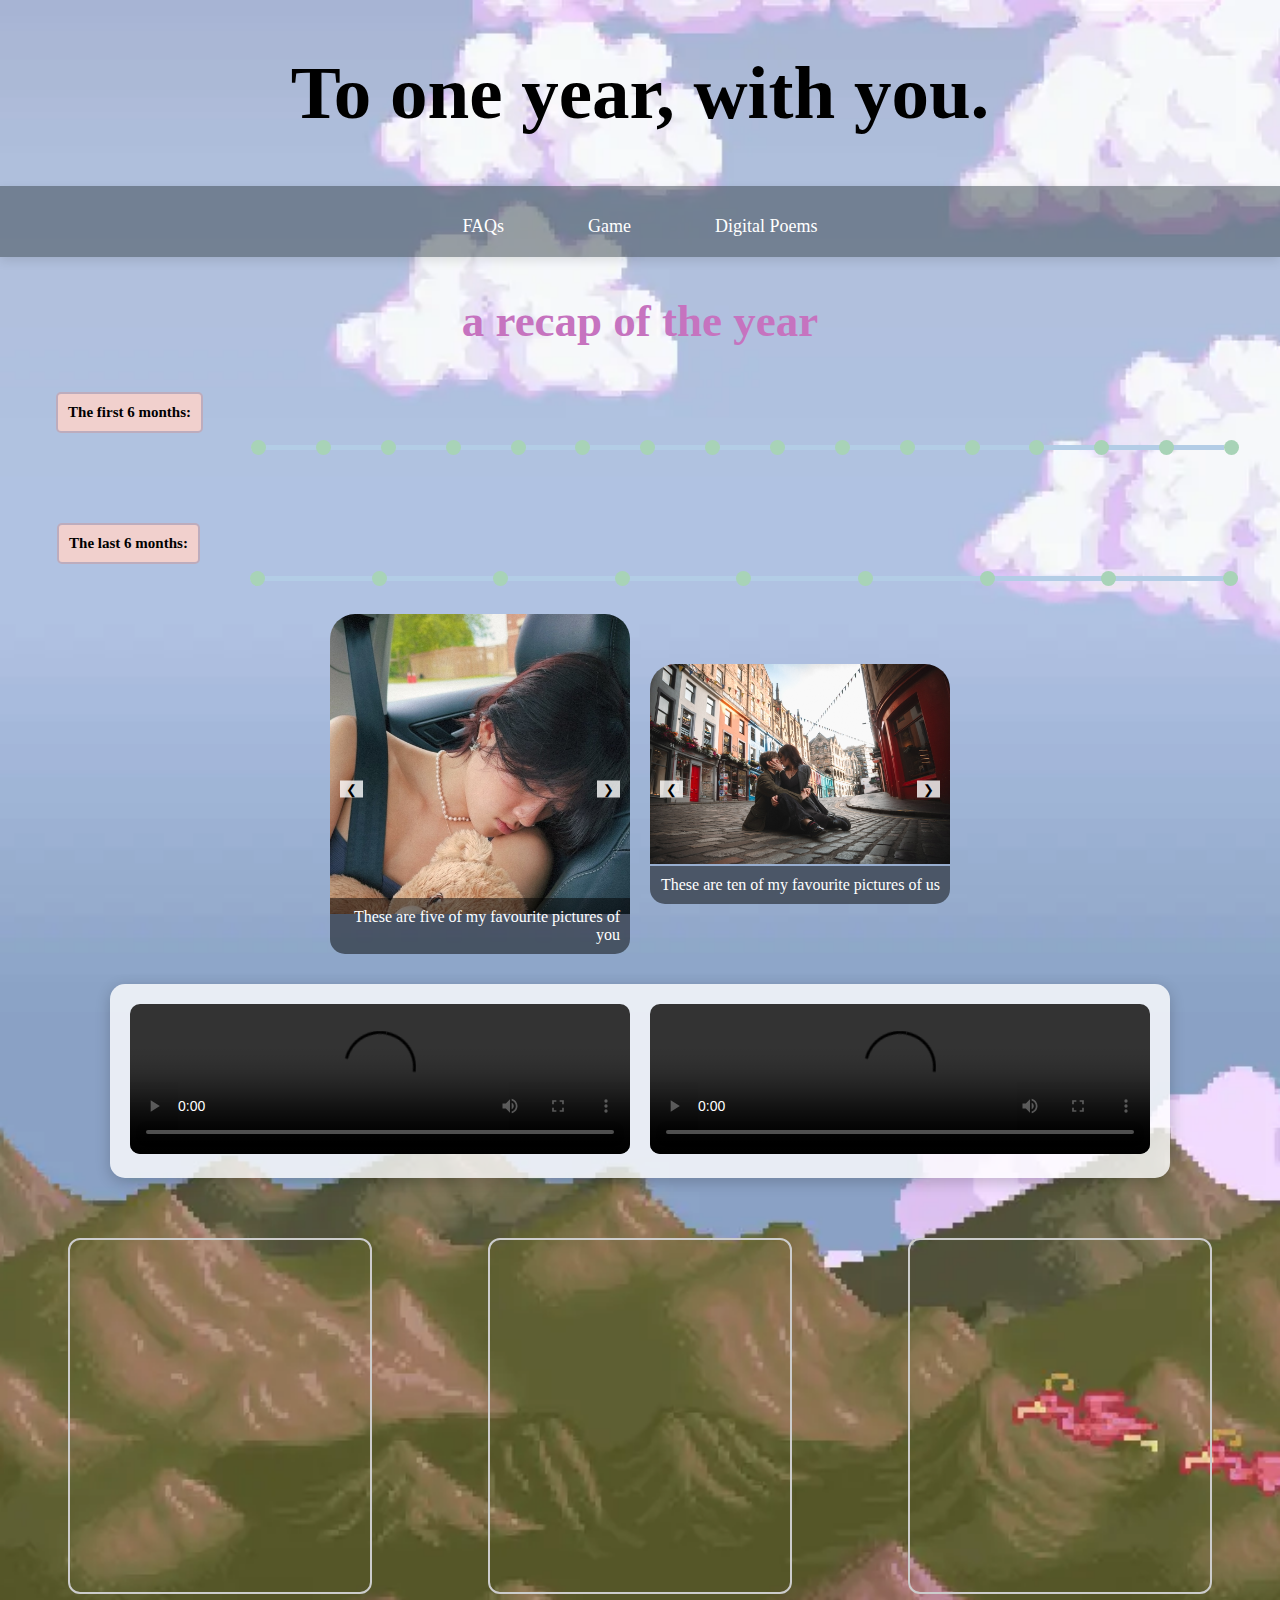
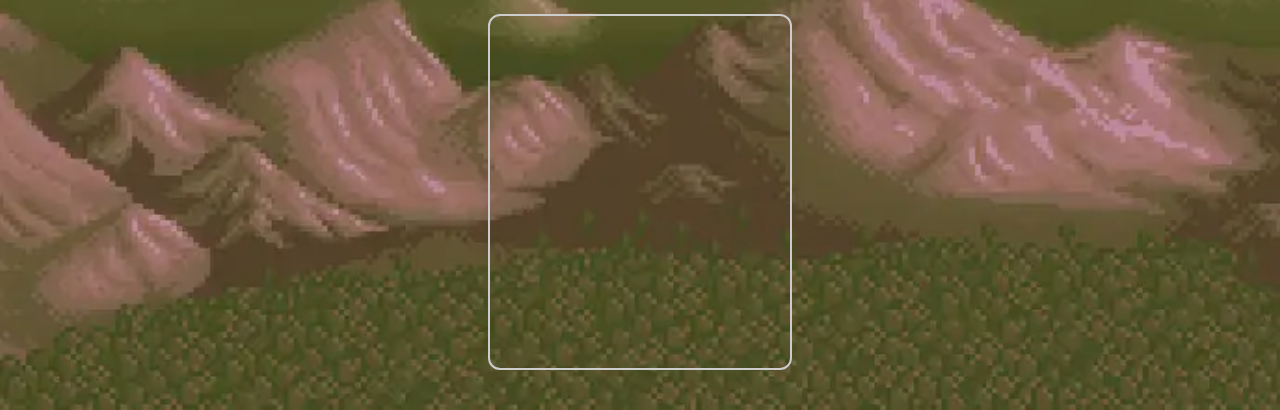
==== commit 7530afcc: "added a page for the book scans" ====
--- a/docs/index.html
+++ b/docs/index.html
@@ -14,6 +14,7 @@
         <ul>
           <li><a href="faq.html">FAQs</a></li>
           <li><a href="game.html">Game</a></li>
+          <li><a href="digitalpoems.html">Digital Poems</a></li>
         </ul>
       </nav>
     </header>
--- a/docs/oneyearwithyou.css
+++ b/docs/oneyearwithyou.css
@@ -23,7 +23,7 @@
 
 h2 {
     font-size: 45px;
-    color: #fbd7f8;
+    color: #c673bf;
     margin-bottom: 5px;
     text-align: center;
 }
